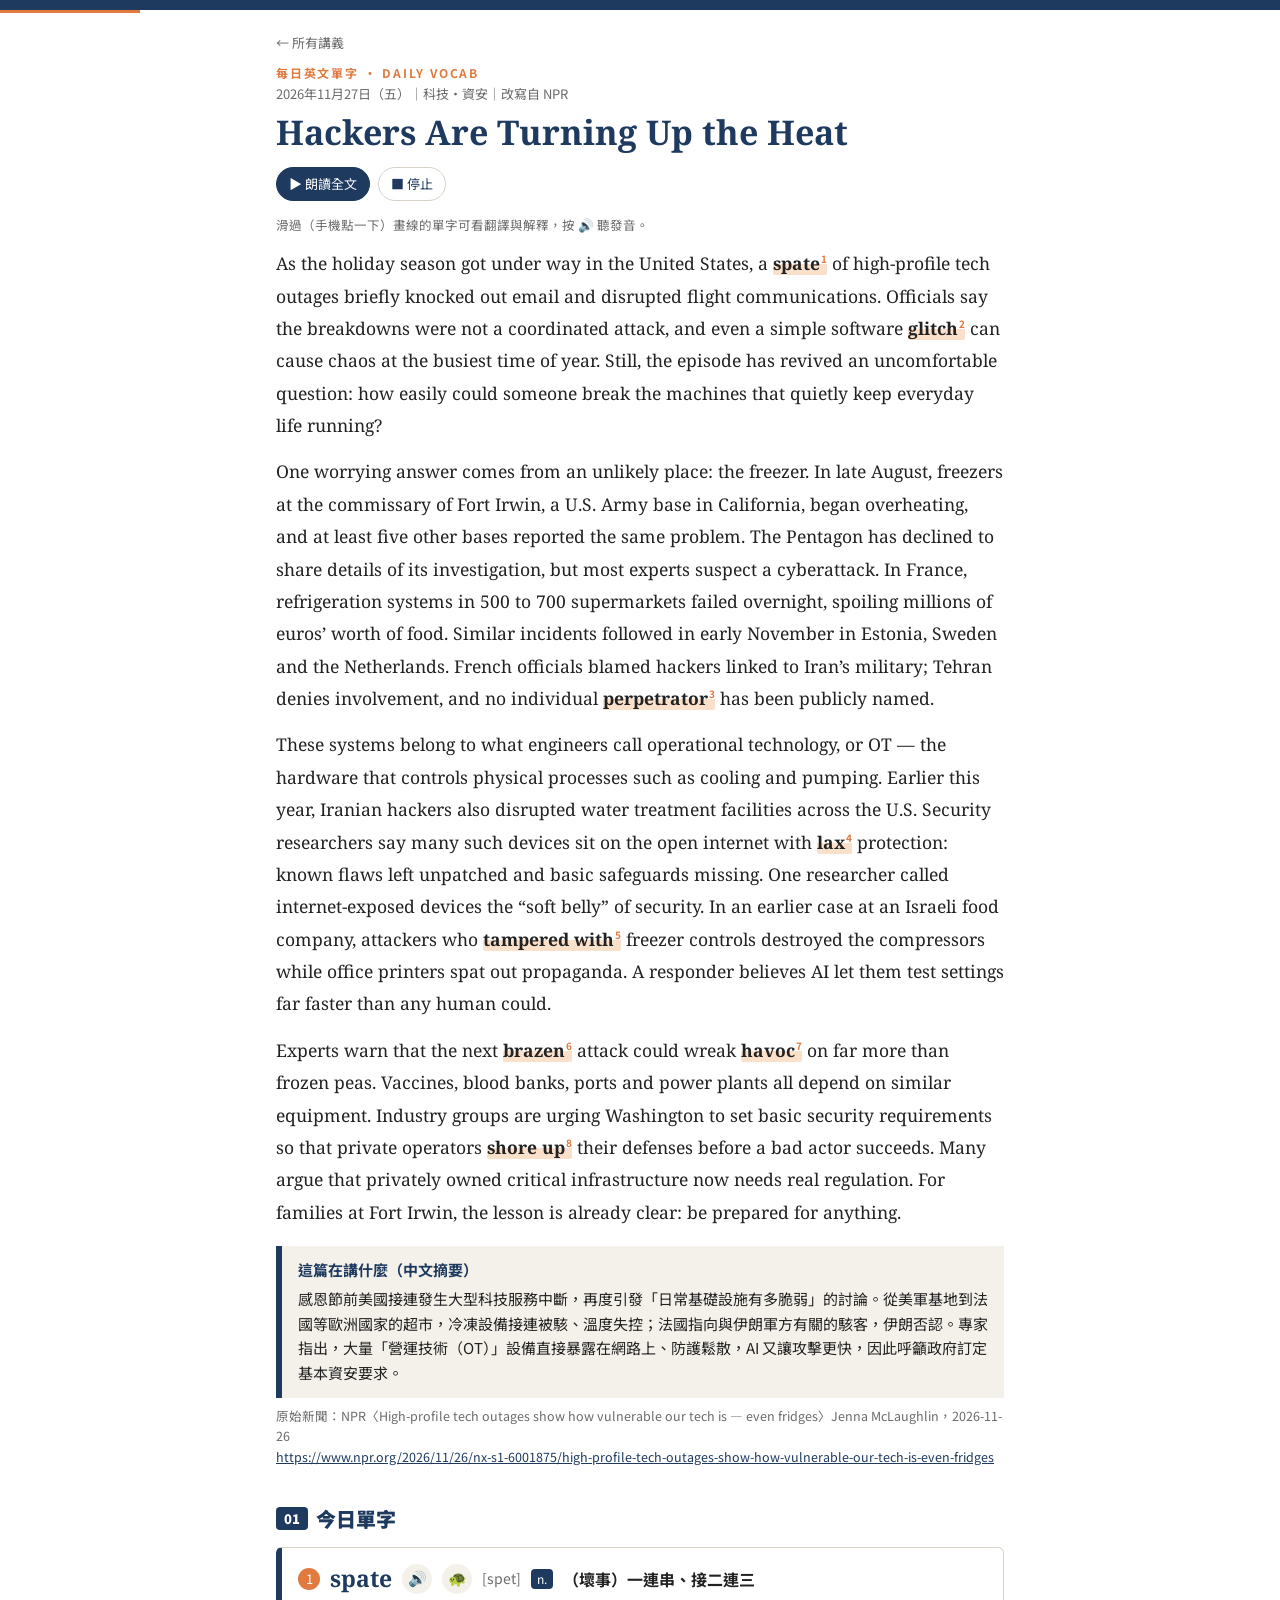
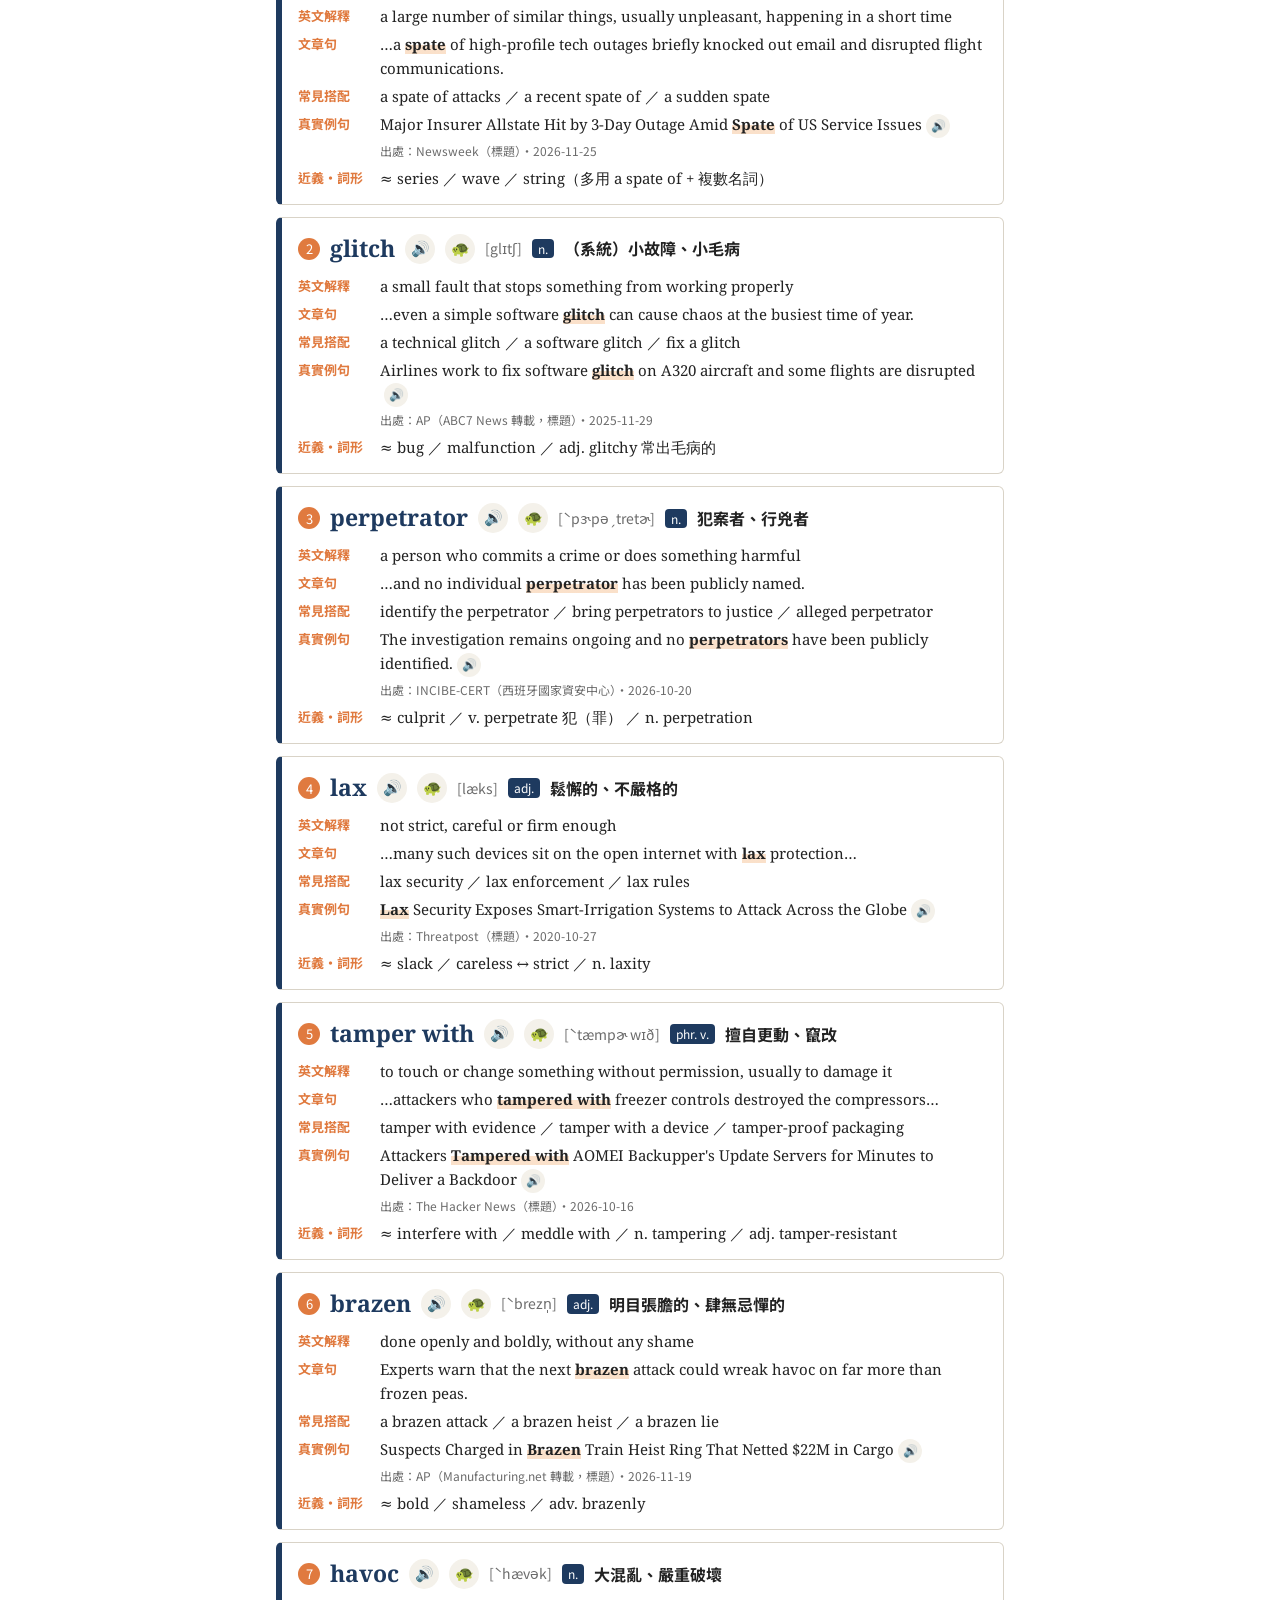
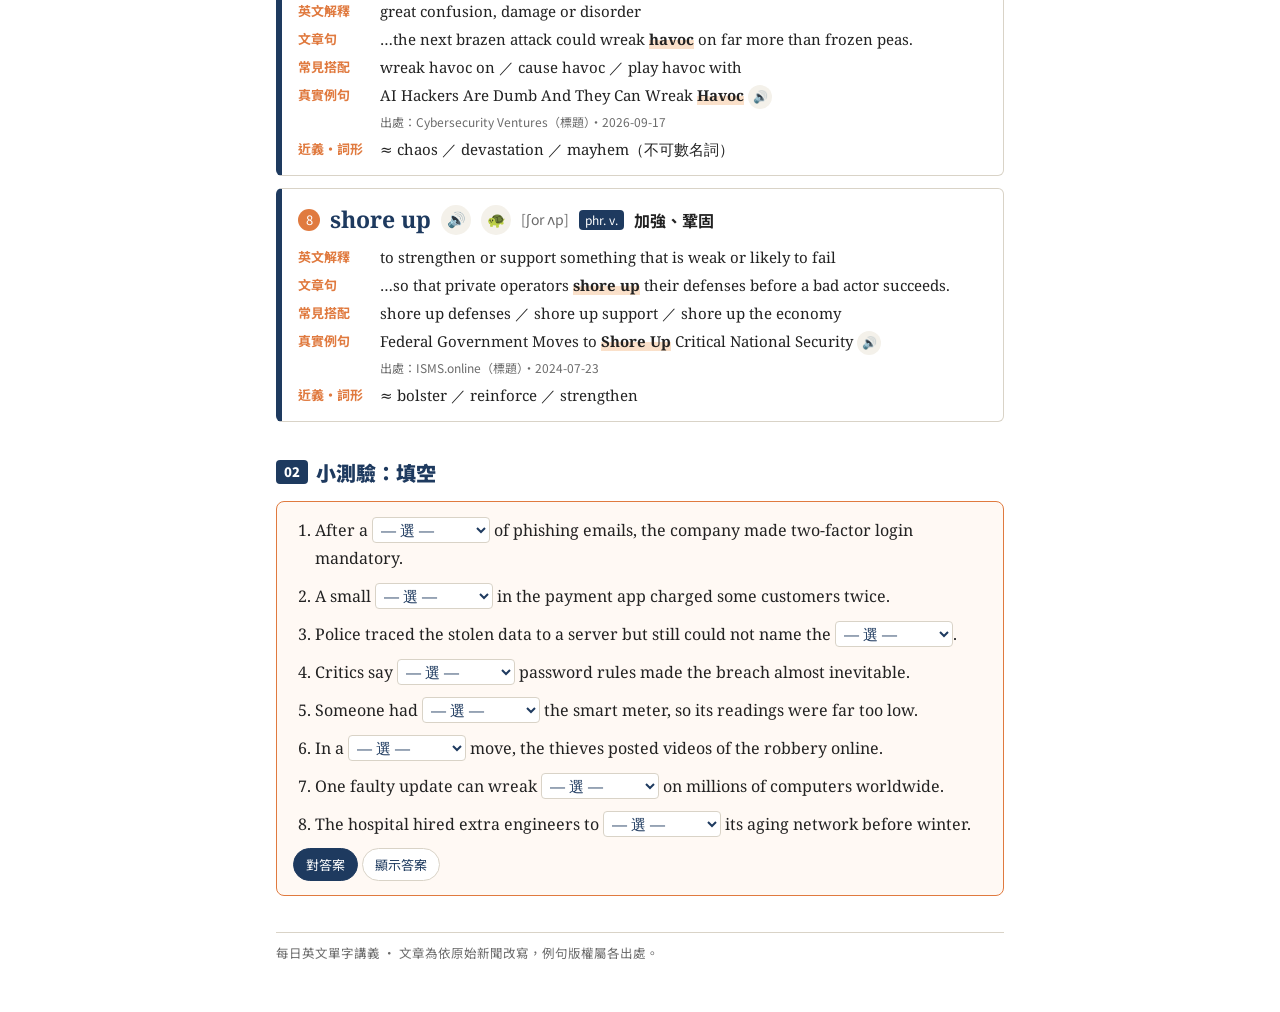
==== docs/2026-11-27/index.html @ a1ea2b61 "Move built site into docs/ Generated pages and CNAME now live under docs/ so the repo root only hold" ====
<!DOCTYPE html>
<html lang="zh-Hant">
<head>
<meta charset="utf-8">
<meta name="viewport" content="width=device-width, initial-scale=1">
<title>Hackers Are Turning Up the Heat｜每日英文單字 2026-11-27</title>
<meta name="description" content="今日單字：spate、glitch、perpetrator、lax、tamper with、brazen、havoc、shore up">
<link rel="preconnect" href="https://fonts.googleapis.com">
<link rel="preconnect" href="https://fonts.gstatic.com" crossorigin>
<link href="https://fonts.googleapis.com/css2?family=Noto+Sans+TC:wght@400;700;900&family=Noto+Serif:ital,wght@0,400;0,700;1,400&display=swap" rel="stylesheet">
<style>
  :root{--main:#1E3A5F;--accent:#E07A3F;--soft:#F4F1EA;--line:#D9D3C7;--ink:#222;--mute:#6B6B6B;--hl:rgba(240,160,90,.32);--bg:#fff;color-scheme:light}
  *{box-sizing:border-box;margin:0;padding:0}
  html{-webkit-text-size-adjust:100%}
  body{font-family:"Noto Sans TC","Noto Sans CJK TC","PingFang TC",sans-serif;color:var(--ink);background:var(--bg);font-size:16px;line-height:1.65}
  .en{font-family:"Noto Serif","DejaVu Serif",Georgia,serif}
  a{color:var(--main)}
  .topbar{height:10px;background:var(--main);position:relative}
  .topbar::after{content:"";position:absolute;left:0;bottom:-3px;width:140px;height:3px;background:var(--accent)}
  .wrap{max-width:760px;margin:0 auto;padding:22px 16px 48px}
  .nav{font-size:13px;margin-bottom:10px}
  .nav a{text-decoration:none;color:var(--mute)}
  .kicker{font-size:12px;letter-spacing:.15em;color:var(--accent);font-weight:700}
  .meta{font-size:13px;color:var(--mute)}
  h1{font-size:clamp(26px,5vw,34px);line-height:1.25;color:var(--main);font-weight:700;margin:6px 0 14px}
  .tools{display:flex;gap:8px;flex-wrap:wrap;margin-bottom:14px}
  .btn{font:inherit;font-size:13px;border:1px solid var(--line);background:#fff;color:var(--main);border-radius:999px;padding:5px 12px;cursor:pointer;display:inline-flex;align-items:center;gap:5px}
  .btn:hover{border-color:var(--main)}
  .btn.primary{background:var(--main);color:#fff;border-color:var(--main)}
  .tip-hint{font-size:12.5px;color:var(--mute);margin-bottom:12px}
  .article{font-size:17.5px;line-height:1.85}
  .article p{margin-bottom:14px}
  .vw{font-weight:700;background:linear-gradient(transparent 55%,var(--hl) 55%);cursor:pointer;border-radius:2px;white-space:nowrap}
  .vw:hover,.vw.on{background:linear-gradient(transparent 0,var(--hl) 0)}
  .vw sup{font-size:10px;color:var(--accent);font-family:"Noto Sans TC",sans-serif;margin-left:1px}
  .summary{background:var(--soft);border-left:6px solid var(--main);padding:12px 16px;margin:18px 0 8px;font-size:15px}
  .summary .t{font-weight:700;color:var(--main);margin-bottom:4px}
  .src-line{font-size:12.5px;color:var(--mute);word-break:break-all;margin-top:8px}
  h2{font-size:20px;color:var(--main);font-weight:900;margin:34px 0 12px;display:flex;align-items:center;gap:8px}
  h2 .no{background:var(--main);color:#fff;font-size:13px;border-radius:4px;padding:1px 8px}
  .card{border:1px solid var(--line);border-left:6px solid var(--main);border-radius:6px;padding:12px 16px 14px;margin-bottom:12px;scroll-margin-top:16px}
  .card.flash{animation:flash 1.2s ease}
  @keyframes flash{0%{background:#FFF1E6}100%{background:#fff}}
  .word{display:flex;align-items:center;gap:8px 10px;flex-wrap:wrap;margin-bottom:6px}
  .word .n{font-size:13px;color:#fff;background:var(--accent);border-radius:50%;width:22px;height:22px;display:inline-flex;align-items:center;justify-content:center;flex:none}
  .word .w{font-size:23px;font-weight:700;color:var(--main)}
  .word .r{font-size:14px;color:var(--mute)}
  .pos{font-size:12px;background:var(--main);color:#fff;border-radius:4px;padding:0 6px}
  .word .m{font-size:16px;font-weight:700}
  .say{border:none;background:var(--soft);color:var(--main);border-radius:50%;width:30px;height:30px;cursor:pointer;font-size:15px;display:inline-flex;align-items:center;justify-content:center;flex:none}
  .say:hover{background:#E9E3D6}
  .say.sm{width:24px;height:24px;font-size:12px;vertical-align:middle;margin-left:4px}
  .row{display:grid;grid-template-columns:72px 1fr;gap:4px 10px;font-size:15px;line-height:1.6;margin-top:4px}
  .row .k{color:var(--accent);font-weight:700;font-size:13px;padding-top:2px}
  .row b{font-weight:700;background:linear-gradient(transparent 55%,var(--hl) 55%)}
  .src{font-size:12px;color:var(--mute);font-family:"Noto Sans TC",sans-serif}
  @media (max-width:480px){.row{grid-template-columns:1fr;gap:0}.row .k{padding-top:6px}}
  .quiz{border:1.5px solid var(--accent);border-radius:8px;padding:14px 16px;background:#FFF9F4}
  .quiz ol{padding-left:22px;font-size:16px;line-height:1.75}
  .quiz li{margin-bottom:10px}
  .quiz select{font:inherit;font-size:15px;border:1px solid var(--line);border-radius:4px;padding:1px 4px;background:#fff;color:var(--main);max-width:100%}
  .quiz li.ok select{border-color:#2E7D4F;background:#EAF6EE}
  .quiz li.ng select{border-color:#C0392B;background:#FCEBEA}
  .quiz .fb{font-size:13px;margin-left:6px;font-family:"Noto Sans TC",sans-serif}
  .quiz li.ok .fb{color:#2E7D4F}.quiz li.ng .fb{color:#C0392B}
  .score{font-weight:700;color:var(--main);margin-left:6px}
  .pop{position:absolute;z-index:20;max-width:min(320px,calc(100vw - 24px));background:#fff;border:1px solid var(--line);border-top:4px solid var(--accent);border-radius:8px;box-shadow:0 8px 28px rgba(30,58,95,.18);padding:10px 14px 12px;font-size:14.5px;line-height:1.55;display:none}
  .pop.show{display:block}
  .pop .h{display:flex;align-items:center;gap:8px;flex-wrap:wrap}
  .pop .pw{font-size:19px;font-weight:700;color:var(--main)}
  .pop .pk{color:var(--mute);font-size:13px}
  .pop .pz{font-weight:700;margin-top:4px}
  .pop .pd{color:#444;font-style:italic;margin-top:2px}
  .pop .more{font-size:12.5px;margin-top:6px;display:inline-block}
  footer{margin-top:36px;border-top:1px solid var(--line);padding-top:10px;font-size:12.5px;color:var(--mute)}
</style>
</head>
<body>
<div class="topbar"></div>
<main class="wrap">
  <div class="nav"><a href="../">← 所有講義</a></div>
  <div class="kicker">每日英文單字 ・ DAILY VOCAB</div>
  <div class="meta" id="meta"></div>
  <h1 class="en" id="title"></h1>
  <div class="tools">
    <button class="btn primary" id="readAll">▶ 朗讀全文</button>
    <button class="btn" id="stopAll">■ 停止</button>
  </div>
  <div class="tip-hint" id="hint">滑過（手機點一下）畫線的單字可看翻譯與解釋，按 🔊 聽發音。</div>
  <article class="article en" id="article"></article>
  <div class="summary"><div class="t">這篇在講什麼（中文摘要）</div><div id="summary"></div></div>
  <div class="src-line" id="srcline"></div>

  <h2><span class="no">01</span>今日單字</h2>
  <div id="cards"></div>

  <h2><span class="no">02</span>小測驗：填空</h2>
  <div class="quiz">
    <ol class="en" id="quiz"></ol>
    <button class="btn primary" id="check">對答案</button>
    <button class="btn" id="reveal">顯示答案</button>
    <span class="score" id="score"></span>
  </div>
  <footer>每日英文單字講義 ・ 文章為依原始新聞改寫，例句版權屬各出處。</footer>
</main>
<div class="pop" id="pop" role="dialog"></div>

<script type="application/json" id="data">{"date": "2026-11-27", "date_zh": "2026年11月27日（五）", "topic": "科技・資安", "slug": "fridge-cyberattacks", "title": "Hackers Are Turning Up the Heat", "source": {"outlet": "NPR", "headline": "High-profile tech outages show how vulnerable our tech is — even fridges", "author": "Jenna McLaughlin", "date": "2026-11-26", "url": "https://www.npr.org/2026/11/26/nx-s1-6001875/high-profile-tech-outages-show-how-vulnerable-our-tech-is-even-fridges"}, "article": ["As the holiday season got under way in the United States, a {1|spate} of high-profile tech outages briefly knocked out email and disrupted flight communications. Officials say the breakdowns were not a coordinated attack, and even a simple software {2|glitch} can cause chaos at the busiest time of year. Still, the episode has revived an uncomfortable question: how easily could someone break the machines that quietly keep everyday life running?", "One worrying answer comes from an unlikely place: the freezer. In late August, freezers at the commissary of Fort Irwin, a U.S. Army base in California, began overheating, and at least five other bases reported the same problem. The Pentagon has declined to share details of its investigation, but most experts suspect a cyberattack. In France, refrigeration systems in 500 to 700 supermarkets failed overnight, spoiling millions of euros’ worth of food. Similar incidents followed in early November in Estonia, Sweden and the Netherlands. French officials blamed hackers linked to Iran’s military; Tehran denies involvement, and no individual {3|perpetrator} has been publicly named.", "These systems belong to what engineers call operational technology, or OT — the hardware that controls physical processes such as cooling and pumping. Earlier this year, Iranian hackers also disrupted water treatment facilities across the U.S. Security researchers say many such devices sit on the open internet with {4|lax} protection: known flaws left unpatched and basic safeguards missing. One researcher called internet-exposed devices the “soft belly” of security. In an earlier case at an Israeli food company, attackers who {5|tampered with} freezer controls destroyed the compressors while office printers spat out propaganda. A responder believes AI let them test settings far faster than any human could.", "Experts warn that the next {6|brazen} attack could wreak {7|havoc} on far more than frozen peas. Vaccines, blood banks, ports and power plants all depend on similar equipment. Industry groups are urging Washington to set basic security requirements so that private operators {8|shore up} their defenses before a bad actor succeeds. Many argue that privately owned critical infrastructure now needs real regulation. For families at Fort Irwin, the lesson is already clear: be prepared for anything."], "summary_zh": "感恩節前美國接連發生大型科技服務中斷，再度引發「日常基礎設施有多脆弱」的討論。從美軍基地到法國等歐洲國家的超市，冷凍設備接連被駭、溫度失控；法國指向與伊朗軍方有關的駭客，伊朗否認。專家指出，大量「營運技術（OT）」設備直接暴露在網路上、防護鬆散，AI 又讓攻擊更快，因此呼籲政府訂定基本資安要求。", "words": [{"word": "spate", "kk": "[spet]", "pos": "n.", "zh": "（壞事）一連串、接二連三", "def": "a large number of similar things, usually unpleasant, happening in a short time", "sentence": "…a spate of high-profile tech outages briefly knocked out email and disrupted flight communications.", "collocations": ["a spate of attacks", "a recent spate of", "a sudden spate"], "example": "Major Insurer Allstate Hit by 3-Day Outage Amid Spate of US Service Issues", "example_src": "Newsweek（標題）・2026-11-25", "related": "≈ series ／ wave ／ string（多用 a spate of + 複數名詞）"}, {"word": "glitch", "kk": "[glɪtʃ]", "pos": "n.", "zh": "（系統）小故障、小毛病", "def": "a small fault that stops something from working properly", "sentence": "…even a simple software glitch can cause chaos at the busiest time of year.", "collocations": ["a technical glitch", "a software glitch", "fix a glitch"], "example": "Airlines work to fix software glitch on A320 aircraft and some flights are disrupted", "example_src": "AP（ABC7 News 轉載，標題）・2025-11-29", "related": "≈ bug ／ malfunction ／ adj. glitchy 常出毛病的"}, {"word": "perpetrator", "kk": "[ˋpɝpəˏtretɚ]", "pos": "n.", "zh": "犯案者、行兇者", "def": "a person who commits a crime or does something harmful", "sentence": "…and no individual perpetrator has been publicly named.", "collocations": ["identify the perpetrator", "bring perpetrators to justice", "alleged perpetrator"], "example": "The investigation remains ongoing and no perpetrators have been publicly identified.", "example_src": "INCIBE-CERT（西班牙國家資安中心）・2026-10-20", "related": "≈ culprit ／ v. perpetrate 犯（罪） ／ n. perpetration"}, {"word": "lax", "kk": "[læks]", "pos": "adj.", "zh": "鬆懈的、不嚴格的", "def": "not strict, careful or firm enough", "sentence": "…many such devices sit on the open internet with lax protection…", "collocations": ["lax security", "lax enforcement", "lax rules"], "example": "Lax Security Exposes Smart-Irrigation Systems to Attack Across the Globe", "example_src": "Threatpost（標題）・2020-10-27", "related": "≈ slack ／ careless ↔ strict ／ n. laxity"}, {"word": "tamper with", "kk": "[ˋtæmpɚ wɪð]", "pos": "phr. v.", "zh": "擅自更動、竄改", "def": "to touch or change something without permission, usually to damage it", "sentence": "…attackers who tampered with freezer controls destroyed the compressors…", "collocations": ["tamper with evidence", "tamper with a device", "tamper-proof packaging"], "example": "Attackers Tampered with AOMEI Backupper's Update Servers for Minutes to Deliver a Backdoor", "example_src": "The Hacker News（標題）・2026-10-16", "related": "≈ interfere with ／ meddle with ／ n. tampering ／ adj. tamper-resistant"}, {"word": "brazen", "kk": "[ˋbrezn̩]", "pos": "adj.", "zh": "明目張膽的、肆無忌憚的", "def": "done openly and boldly, without any shame", "sentence": "Experts warn that the next brazen attack could wreak havoc on far more than frozen peas.", "collocations": ["a brazen attack", "a brazen heist", "a brazen lie"], "example": "Suspects Charged in Brazen Train Heist Ring That Netted $22M in Cargo", "example_src": "AP（Manufacturing.net 轉載，標題）・2026-11-19", "related": "≈ bold ／ shameless ／ adv. brazenly"}, {"word": "havoc", "kk": "[ˋhævək]", "pos": "n.", "zh": "大混亂、嚴重破壞", "def": "great confusion, damage or disorder", "sentence": "…the next brazen attack could wreak havoc on far more than frozen peas.", "collocations": ["wreak havoc on", "cause havoc", "play havoc with"], "example": "AI Hackers Are Dumb And They Can Wreak Havoc", "example_src": "Cybersecurity Ventures（標題）・2026-09-17", "related": "≈ chaos ／ devastation ／ mayhem（不可數名詞）"}, {"word": "shore up", "kk": "[ʃor ʌp]", "pos": "phr. v.", "zh": "加強、鞏固", "def": "to strengthen or support something that is weak or likely to fail", "sentence": "…so that private operators shore up their defenses before a bad actor succeeds.", "collocations": ["shore up defenses", "shore up support", "shore up the economy"], "example": "Federal Government Moves to Shore Up Critical National Security", "example_src": "ISMS.online（標題）・2024-07-23", "related": "≈ bolster ／ reinforce ／ strengthen"}], "quiz": [{"q": "After a ___ of phishing emails, the company made two-factor login mandatory.", "a": 1}, {"q": "A small ___ in the payment app charged some customers twice.", "a": 2}, {"q": "Police traced the stolen data to a server but still could not name the ___.", "a": 3}, {"q": "Critics say ___ password rules made the breach almost inevitable.", "a": 4}, {"q": "Someone had ___ the smart meter, so its readings were far too low.", "a": 5, "form": "tampered with"}, {"q": "In a ___ move, the thieves posted videos of the robbery online.", "a": 6}, {"q": "One faulty update can wreak ___ on millions of computers worldwide.", "a": 7}, {"q": "The hospital hired extra engineers to ___ its aging network before winter.", "a": 8}]}</script>
<script>
(function(){
  const D = JSON.parse(document.getElementById('data').textContent);
  const $ = id => document.getElementById(id);
  const esc = s => String(s).replace(/[&<>"]/g, c => ({'&':'&amp;','<':'&lt;','>':'&gt;','"':'&quot;'}[c]));

  /* ---------- speech ---------- */
  const synth = window.speechSynthesis;
  let voice = null;
  function pickVoice(){
    if(!synth) return;
    const vs = synth.getVoices().filter(v => /^en[-_]/i.test(v.lang));
    voice = vs.find(v => /en[-_]US/i.test(v.lang) && /Google|Samantha|Aria|Jenny|Natural/i.test(v.name))
         || vs.find(v => /en[-_]US/i.test(v.lang)) || vs[0] || null;
  }
  if(synth){ pickVoice(); synth.onvoiceschanged = pickVoice; }
  function speak(text, rate){
    if(!synth){ alert('這個瀏覽器不支援語音播放'); return; }
    synth.cancel();
    const u = new SpeechSynthesisUtterance(text);
    u.lang = 'en-US'; if(voice) u.voice = voice; u.rate = rate || 0.9;
    synth.speak(u);
  }
  document.addEventListener('click', e => {
    const b = e.target.closest('[data-say]');
    if(b){ e.stopPropagation(); speak(b.dataset.say, parseFloat(b.dataset.rate||'0.9')); }
  });
  if(!synth){ $('readAll').style.display='none'; $('stopAll').style.display='none'; }
  $('readAll').onclick = () => speak(D.title + '. ' + D.article.map(p => p.replace(/\{\d+\|([^}]+)\}/g,'$1')).join(' '), 0.95);
  $('stopAll').onclick = () => synth && synth.cancel();

  /* ---------- header & article ---------- */
  document.title = D.title + '｜每日英文單字 ' + D.date;
  $('meta').textContent = D.date_zh + '｜' + D.topic + '｜改寫自 ' + D.source.outlet;
  $('title').textContent = D.title;
  $('article').innerHTML = D.article.map(p =>
    '<p>' + esc(p).replace(/\{(\d+)\|([^}]+)\}/g, (m,i,w) =>
      `<span class="vw" tabindex="0" data-i="${i}">${w}<sup>${i}</sup></span>`) + '</p>').join('');
  $('summary').textContent = D.summary_zh;
  $('srcline').innerHTML = '原始新聞：' + esc(D.source.outlet) + '〈' + esc(D.source.headline) + '〉' +
    esc(D.source.author) + '，' + esc(D.source.date) + '<br><a href="' + esc(D.source.url) + '" target="_blank" rel="noopener">' + esc(D.source.url) + '</a>';

  /* ---------- cards ---------- */
  function mark(sentence, word){
    const parts = word.split(/\s+/).map(w => w.replace(/[.*+?^${}()|[\]\\]/g,'\\$&'));
    const re = new RegExp('\\b(' + parts[0] + '\\w*' + parts.slice(1).map(p => '\\s+' + p).join('') + ')', 'i');
    return esc(sentence).replace(re, '<b>$1</b>');
  }
  $('cards').innerHTML = D.words.map((w,k) => `
    <div class="card" id="w${k+1}">
      <div class="word"><span class="n">${k+1}</span><span class="w en">${esc(w.word)}</span>
        <button class="say" title="發音" aria-label="播放發音" data-say="${esc(w.word)}">🔊</button>
        <button class="say" title="慢速" aria-label="慢速發音" data-say="${esc(w.word)}" data-rate="0.55">🐢</button>
        <span class="r">${esc(w.kk)}</span><span class="pos">${esc(w.pos)}</span><span class="m">${esc(w.zh)}</span></div>
      <div class="row"><span class="k">英文解釋</span><span class="en">${esc(w.def)}</span></div>
      <div class="row"><span class="k">文章句</span><span class="en">${mark(w.sentence, w.word)}</span></div>
      <div class="row"><span class="k">常見搭配</span><span class="en">${w.collocations.map(esc).join(' ／ ')}</span></div>
      <div class="row"><span class="k">真實例句</span><span><span class="en">${mark(w.example, w.word)}</span><button class="say sm" aria-label="播放例句" data-say="${esc(w.example)}">🔊</button><br><span class="src">出處：${esc(w.example_src)}</span></span></div>
      <div class="row"><span class="k">近義・詞形</span><span class="en">${esc(w.related)}</span></div>
    </div>`).join('');

  /* ---------- popover ---------- */
  const pop = $('pop'); let cur = null, hideT = null;
  const fine = window.matchMedia('(hover: hover) and (pointer: fine)').matches;
  function show(el){
    clearTimeout(hideT);
    const i = +el.dataset.i, w = D.words[i-1];
    pop.innerHTML = `<div class="h"><span class="pw en">${esc(w.word)}</span>
        <button class="say" aria-label="播放發音" data-say="${esc(w.word)}">🔊</button>
        <span class="pk">${esc(w.kk)}</span><span class="pos">${esc(w.pos)}</span></div>
      <div class="pz">${esc(w.zh)}</div><div class="pd en">${esc(w.def)}</div>
      <a class="more" href="#w${i}" data-go="${i}">看單字卡 ↓</a>`;
    if(cur) cur.classList.remove('on'); cur = el; el.classList.add('on');
    pop.classList.add('show');
    const r = el.getBoundingClientRect(), pw = pop.offsetWidth, ph = pop.offsetHeight;
    let left = r.left + window.scrollX + r.width/2 - pw/2;
    left = Math.max(window.scrollX + 12, Math.min(left, window.scrollX + document.documentElement.clientWidth - pw - 12));
    let top = r.bottom + window.scrollY + 8;
    if(r.bottom + ph + 16 > window.innerHeight && r.top > ph + 16) top = r.top + window.scrollY - ph - 8;
    pop.style.left = left + 'px'; pop.style.top = top + 'px';
  }
  function hide(){ pop.classList.remove('show'); if(cur){ cur.classList.remove('on'); cur = null; } }
  function hideLater(){ hideT = setTimeout(hide, 250); }
  document.querySelectorAll('.vw').forEach(el => {
    if(fine){ el.addEventListener('mouseenter', () => show(el)); el.addEventListener('mouseleave', hideLater); }
    el.addEventListener('click', e => { e.stopPropagation(); (cur === el && !fine) ? hide() : show(el); });
    el.addEventListener('keydown', e => { if(e.key==='Enter'||e.key===' '){ e.preventDefault(); show(el); } if(e.key==='Escape') hide(); });
  });
  pop.addEventListener('mouseenter', () => clearTimeout(hideT));
  pop.addEventListener('mouseleave', () => fine && hideLater());
  pop.addEventListener('click', e => {
    e.stopPropagation();
    const g = e.target.closest('[data-go]');
    if(g){ e.preventDefault(); hide(); const c = $('w'+g.dataset.go); c.scrollIntoView({behavior:'smooth'}); c.classList.remove('flash'); void c.offsetWidth; c.classList.add('flash'); }
  });
  document.addEventListener('click', hide);
  document.addEventListener('keydown', e => e.key==='Escape' && hide());
  window.addEventListener('resize', hide);

  /* ---------- quiz ---------- */
  const bank = D.words.map((w,k) => ({w:w.word, i:k+1}));
  const shuffled = bank.slice().sort((a,b) => ((a.i*7+3)%11) - ((b.i*7+3)%11));
  const opts = '<option value="">— 選 —</option>' + shuffled.map(o => `<option value="${o.i}">${esc(o.w)}</option>`).join('');
  $('quiz').innerHTML = D.quiz.map((q,k) =>
    `<li data-a="${q.a}" data-form="${esc(q.form || D.words[q.a-1].word)}">` +
    esc(q.q).replace('___', `<select aria-label="第 ${k+1} 題">${opts}</select>`) + '<span class="fb"></span></li>').join('');
  function check(reveal){
    let ok = 0;
    $('quiz').querySelectorAll('li').forEach(li => {
      const s = li.querySelector('select'), fb = li.querySelector('.fb');
      if(reveal) s.value = li.dataset.a;
      const right = s.value === li.dataset.a;
      if(!s.value){ li.classList.remove('ok','ng'); fb.textContent = '（未作答）'; return; }
      li.classList.toggle('ok', right); li.classList.toggle('ng', !right);
      if(right) ok++;
      fb.textContent = right ? ('✓ ' + (li.dataset.form !== D.words[li.dataset.a-1].word ? '（' + li.dataset.form + '）' : ''))
                             : '✗ 答案：' + li.dataset.form;
    });
    $('score').textContent = reveal ? '' : ok + ' / ' + D.quiz.length;
  }
  $('check').onclick = () => check(false);
  $('reveal').onclick = () => check(true);
})();
</script>
</body>
</html>
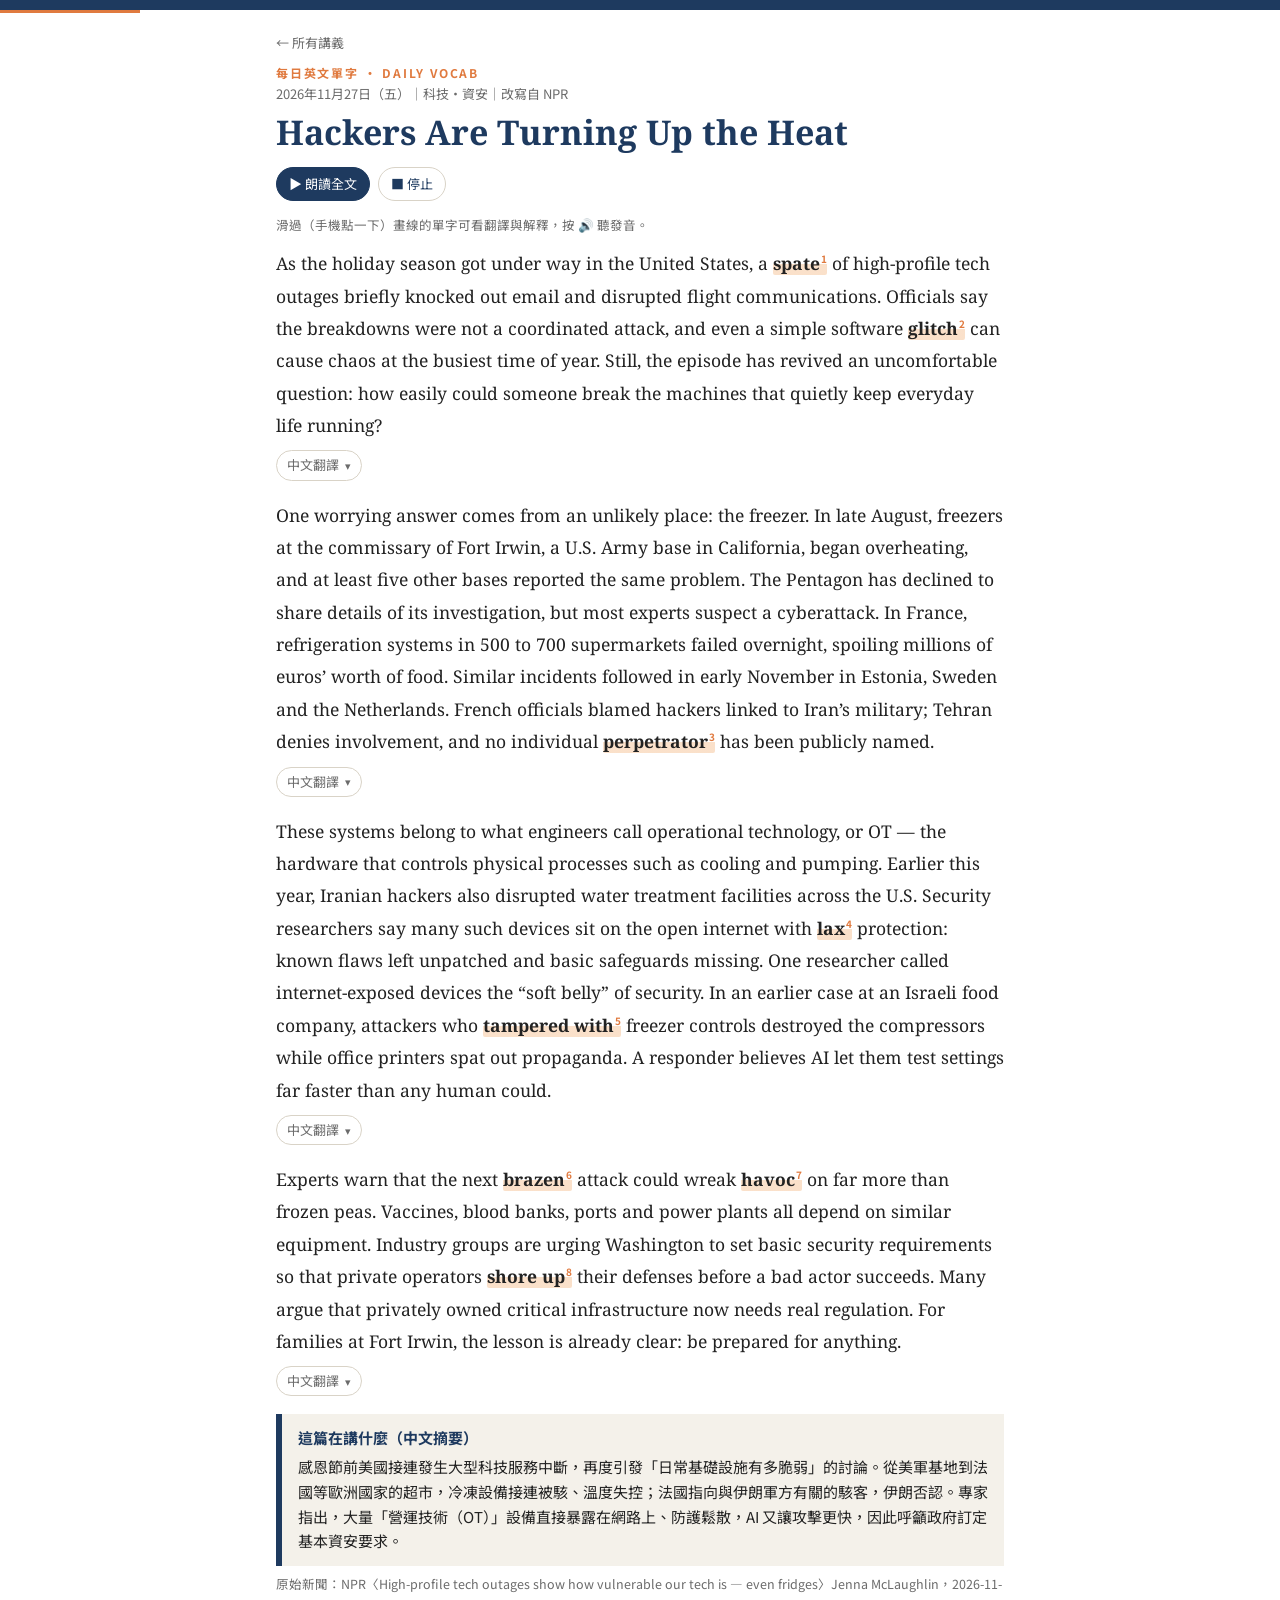
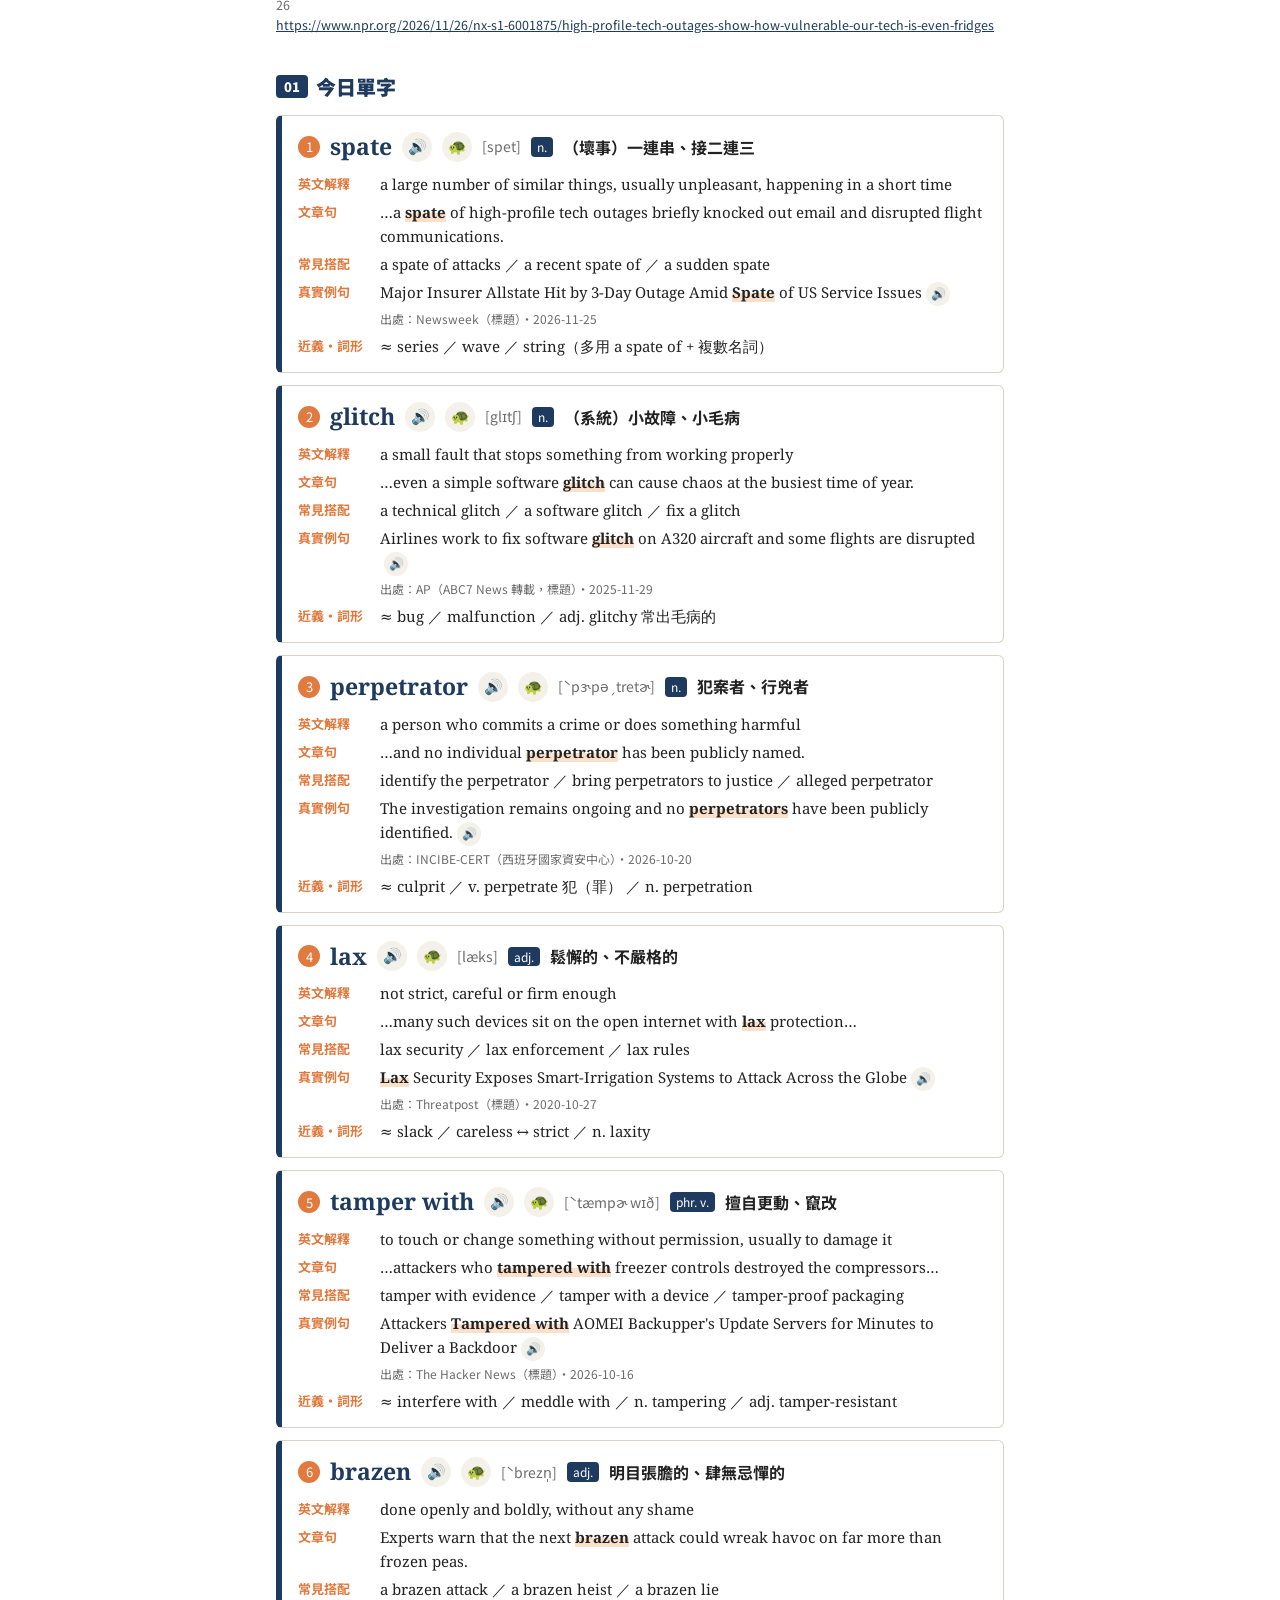
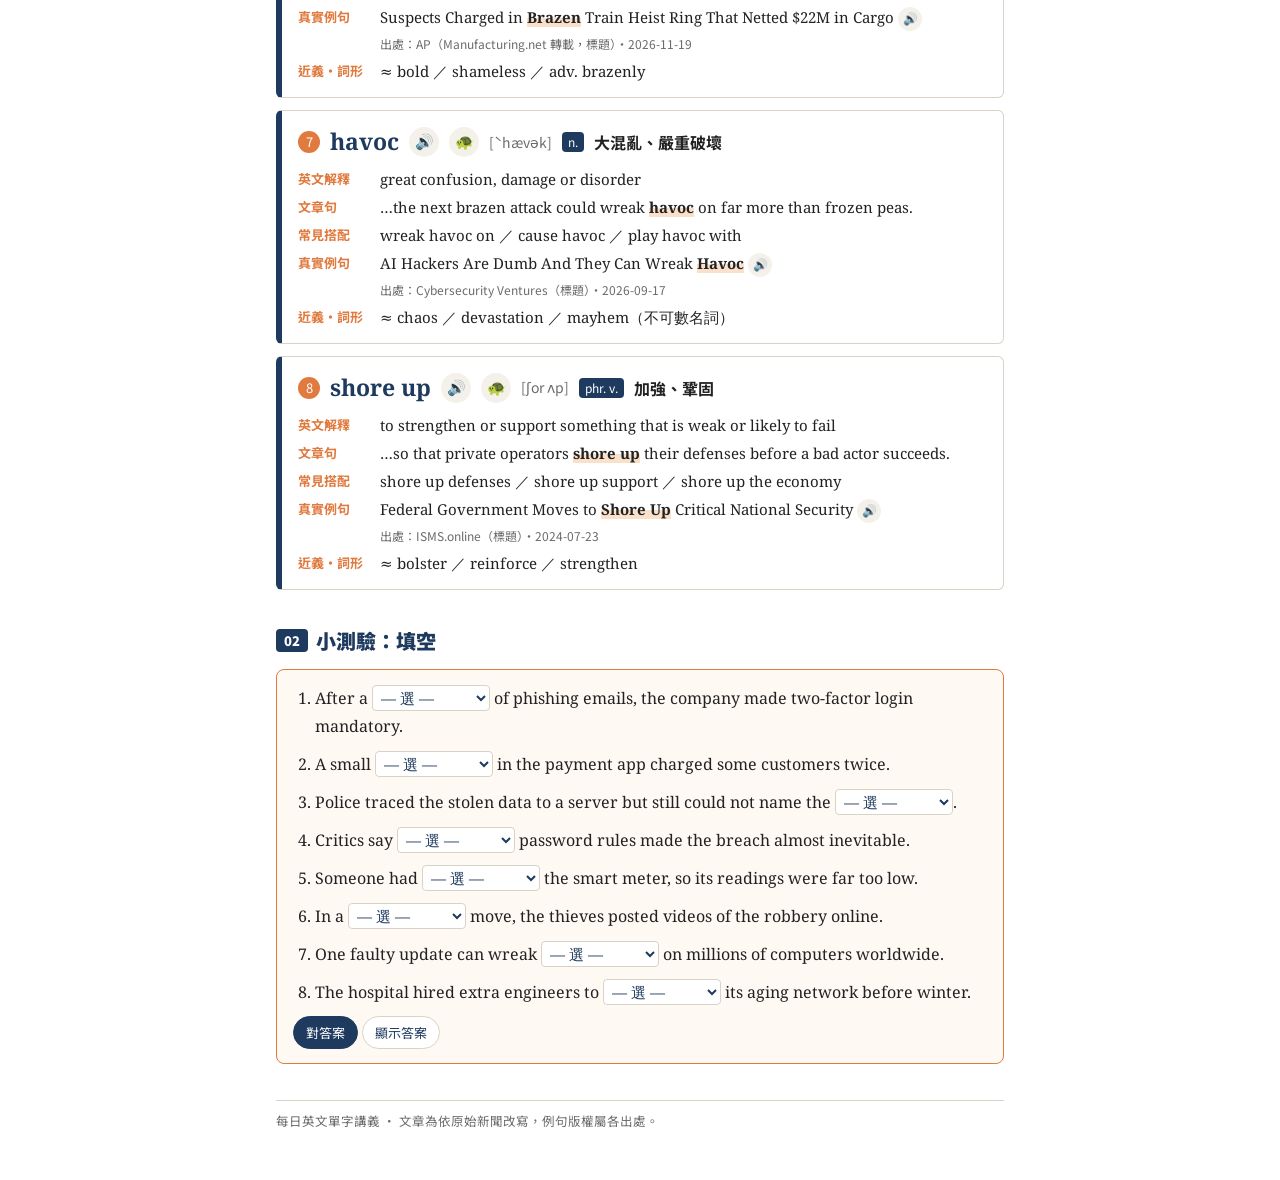
==== commit 41740311: "Add collapsible Chinese translation under each paragraph New optional article_zh field (one string p" ====
--- a/docs/2026-11-27/index.html
+++ b/docs/2026-11-27/index.html
@@ -30,6 +30,14 @@
   .tip-hint{font-size:12.5px;color:var(--mute);margin-bottom:12px}
   .article{font-size:17.5px;line-height:1.85}
   .article p{margin-bottom:14px}
+  .article p:has(+ .tr){margin-bottom:6px}
+  .tr{margin:0 0 18px;font-family:"Noto Sans TC",sans-serif}
+  .tr summary{display:inline-flex;align-items:center;gap:6px;font-size:13px;color:var(--mute);cursor:pointer;list-style:none;user-select:none;padding:2px 10px;border:1px solid var(--line);border-radius:999px}
+  .tr summary::-webkit-details-marker{display:none}
+  .tr summary::after{content:"▾";font-size:11px;transition:transform .15s}
+  .tr[open] summary::after{transform:rotate(180deg)}
+  .tr summary:hover{color:var(--main);border-color:var(--main)}
+  .tr-body{margin-top:8px;padding:10px 14px;background:var(--soft);border-left:4px solid var(--line);font-size:15px;line-height:1.8;color:var(--ink)}
   .vw{font-weight:700;background:linear-gradient(transparent 55%,var(--hl) 55%);cursor:pointer;border-radius:2px;white-space:nowrap}
   .vw:hover,.vw.on{background:linear-gradient(transparent 0,var(--hl) 0)}
   .vw sup{font-size:10px;color:var(--accent);font-family:"Noto Sans TC",sans-serif;margin-left:1px}
@@ -105,7 +113,7 @@
 </main>
 <div class="pop" id="pop" role="dialog"></div>
 
-<script type="application/json" id="data">{"date": "2026-11-27", "date_zh": "2026年11月27日（五）", "topic": "科技・資安", "slug": "fridge-cyberattacks", "title": "Hackers Are Turning Up the Heat", "source": {"outlet": "NPR", "headline": "High-profile tech outages show how vulnerable our tech is — even fridges", "author": "Jenna McLaughlin", "date": "2026-11-26", "url": "https://www.npr.org/2026/11/26/nx-s1-6001875/high-profile-tech-outages-show-how-vulnerable-our-tech-is-even-fridges"}, "article": ["As the holiday season got under way in the United States, a {1|spate} of high-profile tech outages briefly knocked out email and disrupted flight communications. Officials say the breakdowns were not a coordinated attack, and even a simple software {2|glitch} can cause chaos at the busiest time of year. Still, the episode has revived an uncomfortable question: how easily could someone break the machines that quietly keep everyday life running?", "One worrying answer comes from an unlikely place: the freezer. In late August, freezers at the commissary of Fort Irwin, a U.S. Army base in California, began overheating, and at least five other bases reported the same problem. The Pentagon has declined to share details of its investigation, but most experts suspect a cyberattack. In France, refrigeration systems in 500 to 700 supermarkets failed overnight, spoiling millions of euros’ worth of food. Similar incidents followed in early November in Estonia, Sweden and the Netherlands. French officials blamed hackers linked to Iran’s military; Tehran denies involvement, and no individual {3|perpetrator} has been publicly named.", "These systems belong to what engineers call operational technology, or OT — the hardware that controls physical processes such as cooling and pumping. Earlier this year, Iranian hackers also disrupted water treatment facilities across the U.S. Security researchers say many such devices sit on the open internet with {4|lax} protection: known flaws left unpatched and basic safeguards missing. One researcher called internet-exposed devices the “soft belly” of security. In an earlier case at an Israeli food company, attackers who {5|tampered with} freezer controls destroyed the compressors while office printers spat out propaganda. A responder believes AI let them test settings far faster than any human could.", "Experts warn that the next {6|brazen} attack could wreak {7|havoc} on far more than frozen peas. Vaccines, blood banks, ports and power plants all depend on similar equipment. Industry groups are urging Washington to set basic security requirements so that private operators {8|shore up} their defenses before a bad actor succeeds. Many argue that privately owned critical infrastructure now needs real regulation. For families at Fort Irwin, the lesson is already clear: be prepared for anything."], "summary_zh": "感恩節前美國接連發生大型科技服務中斷，再度引發「日常基礎設施有多脆弱」的討論。從美軍基地到法國等歐洲國家的超市，冷凍設備接連被駭、溫度失控；法國指向與伊朗軍方有關的駭客，伊朗否認。專家指出，大量「營運技術（OT）」設備直接暴露在網路上、防護鬆散，AI 又讓攻擊更快，因此呼籲政府訂定基本資安要求。", "words": [{"word": "spate", "kk": "[spet]", "pos": "n.", "zh": "（壞事）一連串、接二連三", "def": "a large number of similar things, usually unpleasant, happening in a short time", "sentence": "…a spate of high-profile tech outages briefly knocked out email and disrupted flight communications.", "collocations": ["a spate of attacks", "a recent spate of", "a sudden spate"], "example": "Major Insurer Allstate Hit by 3-Day Outage Amid Spate of US Service Issues", "example_src": "Newsweek（標題）・2026-11-25", "related": "≈ series ／ wave ／ string（多用 a spate of + 複數名詞）"}, {"word": "glitch", "kk": "[glɪtʃ]", "pos": "n.", "zh": "（系統）小故障、小毛病", "def": "a small fault that stops something from working properly", "sentence": "…even a simple software glitch can cause chaos at the busiest time of year.", "collocations": ["a technical glitch", "a software glitch", "fix a glitch"], "example": "Airlines work to fix software glitch on A320 aircraft and some flights are disrupted", "example_src": "AP（ABC7 News 轉載，標題）・2025-11-29", "related": "≈ bug ／ malfunction ／ adj. glitchy 常出毛病的"}, {"word": "perpetrator", "kk": "[ˋpɝpəˏtretɚ]", "pos": "n.", "zh": "犯案者、行兇者", "def": "a person who commits a crime or does something harmful", "sentence": "…and no individual perpetrator has been publicly named.", "collocations": ["identify the perpetrator", "bring perpetrators to justice", "alleged perpetrator"], "example": "The investigation remains ongoing and no perpetrators have been publicly identified.", "example_src": "INCIBE-CERT（西班牙國家資安中心）・2026-10-20", "related": "≈ culprit ／ v. perpetrate 犯（罪） ／ n. perpetration"}, {"word": "lax", "kk": "[læks]", "pos": "adj.", "zh": "鬆懈的、不嚴格的", "def": "not strict, careful or firm enough", "sentence": "…many such devices sit on the open internet with lax protection…", "collocations": ["lax security", "lax enforcement", "lax rules"], "example": "Lax Security Exposes Smart-Irrigation Systems to Attack Across the Globe", "example_src": "Threatpost（標題）・2020-10-27", "related": "≈ slack ／ careless ↔ strict ／ n. laxity"}, {"word": "tamper with", "kk": "[ˋtæmpɚ wɪð]", "pos": "phr. v.", "zh": "擅自更動、竄改", "def": "to touch or change something without permission, usually to damage it", "sentence": "…attackers who tampered with freezer controls destroyed the compressors…", "collocations": ["tamper with evidence", "tamper with a device", "tamper-proof packaging"], "example": "Attackers Tampered with AOMEI Backupper's Update Servers for Minutes to Deliver a Backdoor", "example_src": "The Hacker News（標題）・2026-10-16", "related": "≈ interfere with ／ meddle with ／ n. tampering ／ adj. tamper-resistant"}, {"word": "brazen", "kk": "[ˋbrezn̩]", "pos": "adj.", "zh": "明目張膽的、肆無忌憚的", "def": "done openly and boldly, without any shame", "sentence": "Experts warn that the next brazen attack could wreak havoc on far more than frozen peas.", "collocations": ["a brazen attack", "a brazen heist", "a brazen lie"], "example": "Suspects Charged in Brazen Train Heist Ring That Netted $22M in Cargo", "example_src": "AP（Manufacturing.net 轉載，標題）・2026-11-19", "related": "≈ bold ／ shameless ／ adv. brazenly"}, {"word": "havoc", "kk": "[ˋhævək]", "pos": "n.", "zh": "大混亂、嚴重破壞", "def": "great confusion, damage or disorder", "sentence": "…the next brazen attack could wreak havoc on far more than frozen peas.", "collocations": ["wreak havoc on", "cause havoc", "play havoc with"], "example": "AI Hackers Are Dumb And They Can Wreak Havoc", "example_src": "Cybersecurity Ventures（標題）・2026-09-17", "related": "≈ chaos ／ devastation ／ mayhem（不可數名詞）"}, {"word": "shore up", "kk": "[ʃor ʌp]", "pos": "phr. v.", "zh": "加強、鞏固", "def": "to strengthen or support something that is weak or likely to fail", "sentence": "…so that private operators shore up their defenses before a bad actor succeeds.", "collocations": ["shore up defenses", "shore up support", "shore up the economy"], "example": "Federal Government Moves to Shore Up Critical National Security", "example_src": "ISMS.online（標題）・2024-07-23", "related": "≈ bolster ／ reinforce ／ strengthen"}], "quiz": [{"q": "After a ___ of phishing emails, the company made two-factor login mandatory.", "a": 1}, {"q": "A small ___ in the payment app charged some customers twice.", "a": 2}, {"q": "Police traced the stolen data to a server but still could not name the ___.", "a": 3}, {"q": "Critics say ___ password rules made the breach almost inevitable.", "a": 4}, {"q": "Someone had ___ the smart meter, so its readings were far too low.", "a": 5, "form": "tampered with"}, {"q": "In a ___ move, the thieves posted videos of the robbery online.", "a": 6}, {"q": "One faulty update can wreak ___ on millions of computers worldwide.", "a": 7}, {"q": "The hospital hired extra engineers to ___ its aging network before winter.", "a": 8}]}</script>
+<script type="application/json" id="data">{"date": "2026-11-27", "date_zh": "2026年11月27日（五）", "topic": "科技・資安", "slug": "fridge-cyberattacks", "title": "Hackers Are Turning Up the Heat", "source": {"outlet": "NPR", "headline": "High-profile tech outages show how vulnerable our tech is — even fridges", "author": "Jenna McLaughlin", "date": "2026-11-26", "url": "https://www.npr.org/2026/11/26/nx-s1-6001875/high-profile-tech-outages-show-how-vulnerable-our-tech-is-even-fridges"}, "article": ["As the holiday season got under way in the United States, a {1|spate} of high-profile tech outages briefly knocked out email and disrupted flight communications. Officials say the breakdowns were not a coordinated attack, and even a simple software {2|glitch} can cause chaos at the busiest time of year. Still, the episode has revived an uncomfortable question: how easily could someone break the machines that quietly keep everyday life running?", "One worrying answer comes from an unlikely place: the freezer. In late August, freezers at the commissary of Fort Irwin, a U.S. Army base in California, began overheating, and at least five other bases reported the same problem. The Pentagon has declined to share details of its investigation, but most experts suspect a cyberattack. In France, refrigeration systems in 500 to 700 supermarkets failed overnight, spoiling millions of euros’ worth of food. Similar incidents followed in early November in Estonia, Sweden and the Netherlands. French officials blamed hackers linked to Iran’s military; Tehran denies involvement, and no individual {3|perpetrator} has been publicly named.", "These systems belong to what engineers call operational technology, or OT — the hardware that controls physical processes such as cooling and pumping. Earlier this year, Iranian hackers also disrupted water treatment facilities across the U.S. Security researchers say many such devices sit on the open internet with {4|lax} protection: known flaws left unpatched and basic safeguards missing. One researcher called internet-exposed devices the “soft belly” of security. In an earlier case at an Israeli food company, attackers who {5|tampered with} freezer controls destroyed the compressors while office printers spat out propaganda. A responder believes AI let them test settings far faster than any human could.", "Experts warn that the next {6|brazen} attack could wreak {7|havoc} on far more than frozen peas. Vaccines, blood banks, ports and power plants all depend on similar equipment. Industry groups are urging Washington to set basic security requirements so that private operators {8|shore up} their defenses before a bad actor succeeds. Many argue that privately owned critical infrastructure now needs real regulation. For families at Fort Irwin, the lesson is already clear: be prepared for anything."], "article_zh": ["美國假期購物季剛開始，就接連發生幾起引人注目的科技服務中斷，一度讓電子郵件停擺、航班通訊受到干擾。官方表示這些故障並非協同攻擊，而且就算只是一個簡單的軟體小故障，也可能在一年中最忙碌的時候造成混亂。不過，這件事又讓一個令人不安的問題浮上檯面：那些默默維持日常生活運作的機器，有多容易被人破壞？", "其中一個令人擔憂的答案，來自一個意想不到的地方：冷凍庫。8 月底，美國陸軍位於加州的歐文堡基地，福利社的冷凍庫開始過熱，另外至少五個基地也回報了同樣的問題。五角大廈拒絕透露調查細節，但多數專家懷疑是網路攻擊。在法國，500 到 700 家超市的冷藏系統一夜之間故障，價值數百萬歐元的食品因此報廢。11 月初，愛沙尼亞、瑞典和荷蘭也接連發生類似事件。法國官員指稱是與伊朗軍方有關的駭客所為；德黑蘭否認涉入，目前也還沒有公開指名任何個別的加害者。", "這些系統屬於工程師所說的「營運技術」（OT），也就是控制冷卻、抽水等實體流程的硬體設備。今年稍早，伊朗駭客也曾干擾全美各地的水處理設施。資安研究人員說，許多這類設備直接暴露在公開網路上，防護鬆散：已知漏洞沒有修補，基本防護措施也付之闕如。一位研究人員把暴露在網路上的設備形容為資安的「軟肋」。在先前一起以色列食品公司的案例中，攻擊者竄改了冷凍庫的控制設定，弄壞了壓縮機，同時讓辦公室的印表機不斷吐出宣傳文宣。一位事件應變人員認為，AI 讓他們測試各種設定的速度遠遠快過任何人類。", "專家警告，下一次明目張膽的攻擊，造成的破壞可能遠不只是冷凍豌豆。疫苗、血庫、港口和發電廠都仰賴類似的設備。產業團體正敦促華府訂定基本的資安要求，讓民間業者在有心人士得逞之前，先加強自身的防禦。許多人認為，民間持有的關鍵基礎設施如今需要真正的法規管理。對歐文堡的家庭來說，教訓已經很清楚：凡事都要做好準備。"], "summary_zh": "感恩節前美國接連發生大型科技服務中斷，再度引發「日常基礎設施有多脆弱」的討論。從美軍基地到法國等歐洲國家的超市，冷凍設備接連被駭、溫度失控；法國指向與伊朗軍方有關的駭客，伊朗否認。專家指出，大量「營運技術（OT）」設備直接暴露在網路上、防護鬆散，AI 又讓攻擊更快，因此呼籲政府訂定基本資安要求。", "words": [{"word": "spate", "kk": "[spet]", "pos": "n.", "zh": "（壞事）一連串、接二連三", "def": "a large number of similar things, usually unpleasant, happening in a short time", "sentence": "…a spate of high-profile tech outages briefly knocked out email and disrupted flight communications.", "collocations": ["a spate of attacks", "a recent spate of", "a sudden spate"], "example": "Major Insurer Allstate Hit by 3-Day Outage Amid Spate of US Service Issues", "example_src": "Newsweek（標題）・2026-11-25", "related": "≈ series ／ wave ／ string（多用 a spate of + 複數名詞）"}, {"word": "glitch", "kk": "[glɪtʃ]", "pos": "n.", "zh": "（系統）小故障、小毛病", "def": "a small fault that stops something from working properly", "sentence": "…even a simple software glitch can cause chaos at the busiest time of year.", "collocations": ["a technical glitch", "a software glitch", "fix a glitch"], "example": "Airlines work to fix software glitch on A320 aircraft and some flights are disrupted", "example_src": "AP（ABC7 News 轉載，標題）・2025-11-29", "related": "≈ bug ／ malfunction ／ adj. glitchy 常出毛病的"}, {"word": "perpetrator", "kk": "[ˋpɝpəˏtretɚ]", "pos": "n.", "zh": "犯案者、行兇者", "def": "a person who commits a crime or does something harmful", "sentence": "…and no individual perpetrator has been publicly named.", "collocations": ["identify the perpetrator", "bring perpetrators to justice", "alleged perpetrator"], "example": "The investigation remains ongoing and no perpetrators have been publicly identified.", "example_src": "INCIBE-CERT（西班牙國家資安中心）・2026-10-20", "related": "≈ culprit ／ v. perpetrate 犯（罪） ／ n. perpetration"}, {"word": "lax", "kk": "[læks]", "pos": "adj.", "zh": "鬆懈的、不嚴格的", "def": "not strict, careful or firm enough", "sentence": "…many such devices sit on the open internet with lax protection…", "collocations": ["lax security", "lax enforcement", "lax rules"], "example": "Lax Security Exposes Smart-Irrigation Systems to Attack Across the Globe", "example_src": "Threatpost（標題）・2020-10-27", "related": "≈ slack ／ careless ↔ strict ／ n. laxity"}, {"word": "tamper with", "kk": "[ˋtæmpɚ wɪð]", "pos": "phr. v.", "zh": "擅自更動、竄改", "def": "to touch or change something without permission, usually to damage it", "sentence": "…attackers who tampered with freezer controls destroyed the compressors…", "collocations": ["tamper with evidence", "tamper with a device", "tamper-proof packaging"], "example": "Attackers Tampered with AOMEI Backupper's Update Servers for Minutes to Deliver a Backdoor", "example_src": "The Hacker News（標題）・2026-10-16", "related": "≈ interfere with ／ meddle with ／ n. tampering ／ adj. tamper-resistant"}, {"word": "brazen", "kk": "[ˋbrezn̩]", "pos": "adj.", "zh": "明目張膽的、肆無忌憚的", "def": "done openly and boldly, without any shame", "sentence": "Experts warn that the next brazen attack could wreak havoc on far more than frozen peas.", "collocations": ["a brazen attack", "a brazen heist", "a brazen lie"], "example": "Suspects Charged in Brazen Train Heist Ring That Netted $22M in Cargo", "example_src": "AP（Manufacturing.net 轉載，標題）・2026-11-19", "related": "≈ bold ／ shameless ／ adv. brazenly"}, {"word": "havoc", "kk": "[ˋhævək]", "pos": "n.", "zh": "大混亂、嚴重破壞", "def": "great confusion, damage or disorder", "sentence": "…the next brazen attack could wreak havoc on far more than frozen peas.", "collocations": ["wreak havoc on", "cause havoc", "play havoc with"], "example": "AI Hackers Are Dumb And They Can Wreak Havoc", "example_src": "Cybersecurity Ventures（標題）・2026-09-17", "related": "≈ chaos ／ devastation ／ mayhem（不可數名詞）"}, {"word": "shore up", "kk": "[ʃor ʌp]", "pos": "phr. v.", "zh": "加強、鞏固", "def": "to strengthen or support something that is weak or likely to fail", "sentence": "…so that private operators shore up their defenses before a bad actor succeeds.", "collocations": ["shore up defenses", "shore up support", "shore up the economy"], "example": "Federal Government Moves to Shore Up Critical National Security", "example_src": "ISMS.online（標題）・2024-07-23", "related": "≈ bolster ／ reinforce ／ strengthen"}], "quiz": [{"q": "After a ___ of phishing emails, the company made two-factor login mandatory.", "a": 1}, {"q": "A small ___ in the payment app charged some customers twice.", "a": 2}, {"q": "Police traced the stolen data to a server but still could not name the ___.", "a": 3}, {"q": "Critics say ___ password rules made the breach almost inevitable.", "a": 4}, {"q": "Someone had ___ the smart meter, so its readings were far too low.", "a": 5, "form": "tampered with"}, {"q": "In a ___ move, the thieves posted videos of the robbery online.", "a": 6}, {"q": "One faulty update can wreak ___ on millions of computers worldwide.", "a": 7}, {"q": "The hospital hired extra engineers to ___ its aging network before winter.", "a": 8}]}</script>
 <script>
 (function(){
   const D = JSON.parse(document.getElementById('data').textContent);
@@ -141,9 +149,11 @@
   document.title = D.title + '｜每日英文單字 ' + D.date;
   $('meta').textContent = D.date_zh + '｜' + D.topic + '｜改寫自 ' + D.source.outlet;
   $('title').textContent = D.title;
-  $('article').innerHTML = D.article.map(p =>
+  const zh = D.article_zh || [];
+  $('article').innerHTML = D.article.map((p,k) =>
     '<p>' + esc(p).replace(/\{(\d+)\|([^}]+)\}/g, (m,i,w) =>
-      `<span class="vw" tabindex="0" data-i="${i}">${w}<sup>${i}</sup></span>`) + '</p>').join('');
+      `<span class="vw" tabindex="0" data-i="${i}">${w}<sup>${i}</sup></span>`) + '</p>' +
+    (zh[k] ? `<details class="tr"><summary>中文翻譯</summary><div class="tr-body">${esc(zh[k])}</div></details>` : '')).join('');
   $('summary').textContent = D.summary_zh;
   $('srcline').innerHTML = '原始新聞：' + esc(D.source.outlet) + '〈' + esc(D.source.headline) + '〉' +
     esc(D.source.author) + '，' + esc(D.source.date) + '<br><a href="' + esc(D.source.url) + '" target="_blank" rel="noopener">' + esc(D.source.url) + '</a>';
@@ -198,6 +208,8 @@
   pop.addEventListener('mouseleave', () => fine && hideLater());
   pop.addEventListener('click', e => {
     e.stopPropagation();
+    const s = e.target.closest('[data-say]');
+    if(s){ speak(s.dataset.say, parseFloat(s.dataset.rate||'0.9')); return; }
     const g = e.target.closest('[data-go]');
     if(g){ e.preventDefault(); hide(); const c = $('w'+g.dataset.go); c.scrollIntoView({behavior:'smooth'}); c.classList.remove('flash'); void c.offsetWidth; c.classList.add('flash'); }
   });
